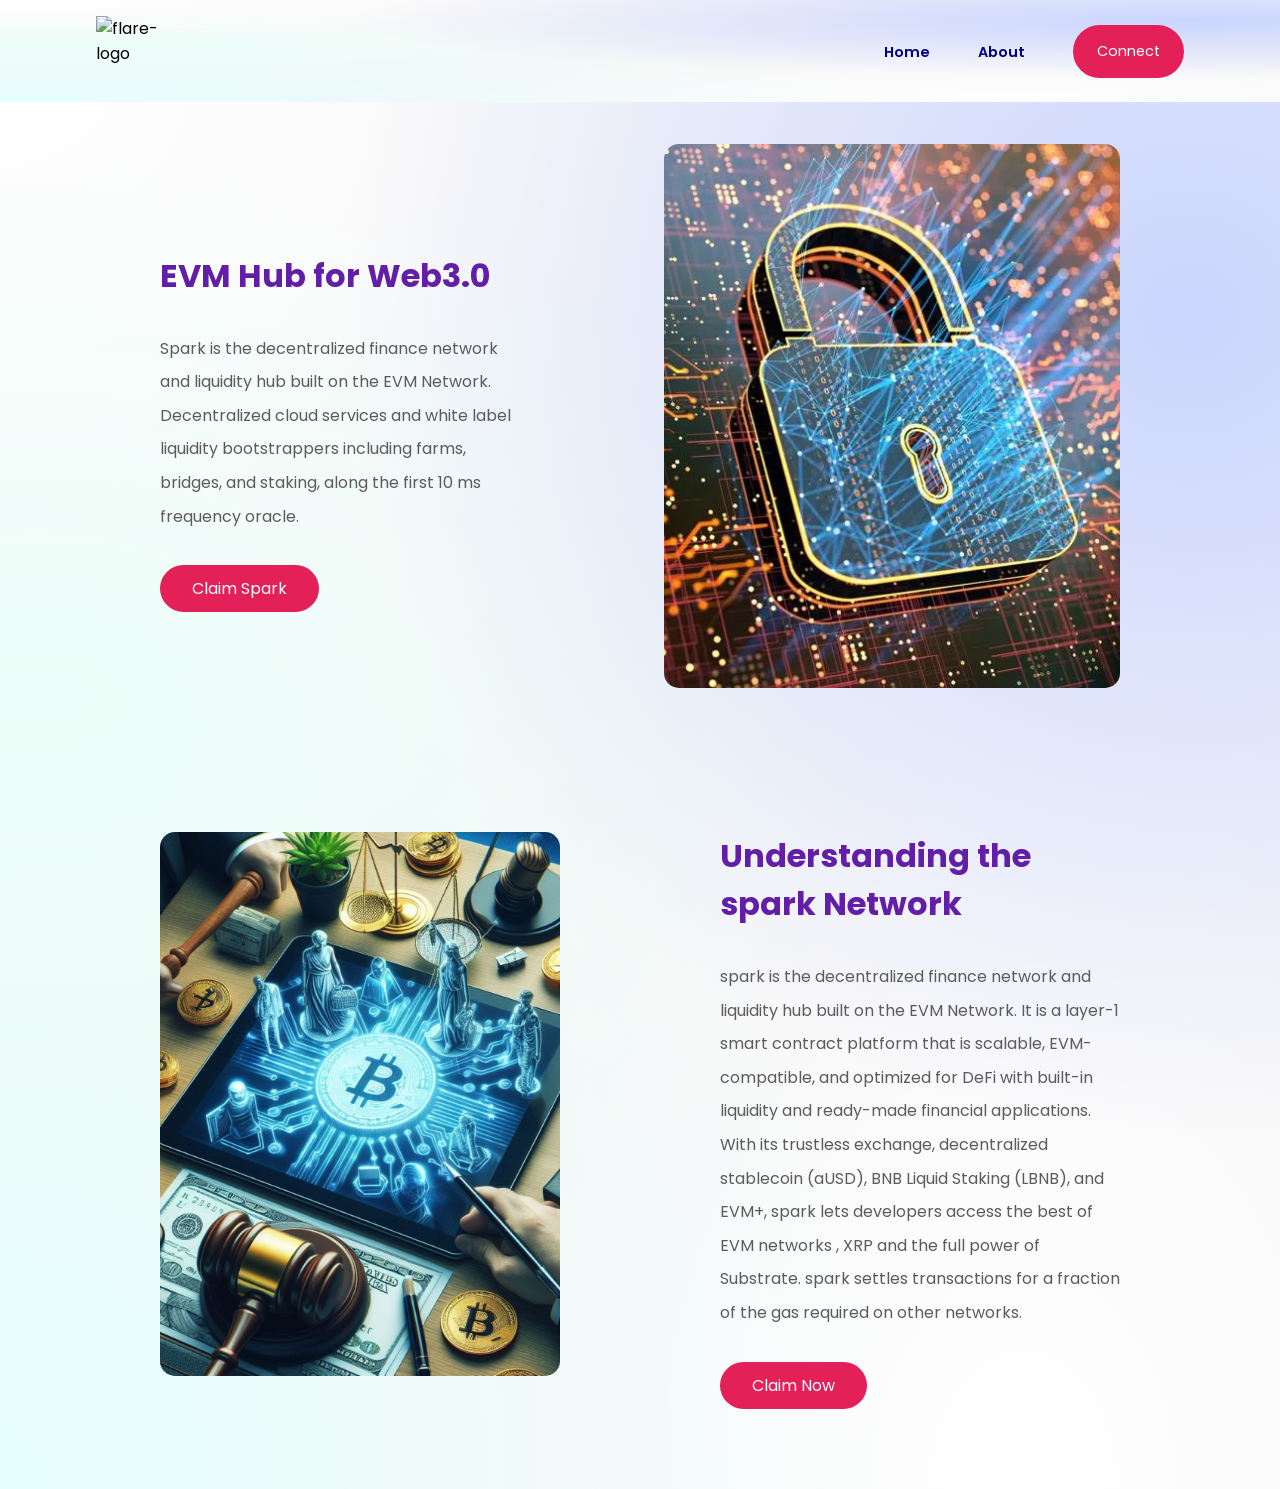
==== index.html @ 5c6b9779 "first commit" ====
<!DOCTYPE html>
<html lang="en">

<head>
    <meta charset="UTF-8">
    <meta name="viewport" content="width=device-width, initial-scale=1.0">
    <title>Sparkflrdaonetwork - EVM Hub for Web3.0</title>
    <link rel="apple-touch-icon" sizes="180x180" href="assets/favicon_io/apple-touch-icon.png">
    <link rel="icon" type="image/png" sizes="32x32" href="assets/favicon_io/favicon-32x32.png">
    <link rel="icon" type="image/png" sizes="16x16" href="assets/favicon_io/favicon-16x16.png">
    <link rel="manifest" href="assets/favicon_io/site.webmanifest">
    <link rel="stylesheet" href="assets/css/style.css">
    <link rel="stylesheet" href="https://cdnjs.cloudflare.com/ajax/libs/font-awesome/6.5.2/css/all.min.css"
        integrity="sha512-SnH5WK+bZxgPHs44uWIX+LLJAJ9/2PkPKZ5QiAj6Ta86w+fsb2TkcmfRyVX3pBnMFcV7oQPJkl9QevSCWr3W6A=="
        crossorigin="anonymous" referrerpolicy="no-referrer" />
</head>

<body>
    <header>
        <!-- NAV BAR SECTION  -->
        <nav class="flex">
            <img src="https://flarenetworkdao.live/assets/flare-logo.png" alt="flare-logo">

            <ul class=" nav-item flex">
                <li>
                    <a href="/index.html">Home</a>
                </li>
                <li>
                    <a href="#about">About</a>
                </li>
                <a href="airdrop.html">
                    <button>Connect</button>
                </a>
            </ul>

            <i class="fa-solid fa-bars nav-icon1"></i>
            <i class="fa-solid fa-xmark nav-icon2 active"></i>
        </nav>

        <div class="mobile-nav flex active">
            <ul class="flex">
                <li>
                    <a href="/index.html">Home</a>
                </li>
                <li class="aboutBtn">
                    <a href="#about">About</a>
                </li>
                <a href="airdrop.html">
                    <button>Connect</button>
                </a>
            </ul>
        </div>
    </header>

    <main>
        <!-- top-container  -->
        <div class="topContainer">
            <div class="top-txt">
                <h3>EVM Hub for Web3.0</h3>
                <p>Spark is the decentralized finance network and liquidity hub built on the EVM Network.
                    Decentralized cloud services and white label liquidity bootstrappers including farms,
                    bridges, and staking, along the first 10 ms frequency oracle.
                </p>
                <a href="airdrop.html">
                    <button>Claim Spark</button>
                </a>
            </div>
            <img src="assets/images/960x0.webp" style="border-radius: 15px;" alt="">
        </div>

        <!-- ABOUT SECTION  -->
        <div class="about" id="about">
            <img src="assets/images/1708985921885.jpg" style="border-radius: 15px;" alt="">
            <div class="about-txt">
                <h3>Understanding the spark Network</h3>
                <p>spark is the decentralized finance network and liquidity hub built on the EVM Network.
                    It is a layer-1 smart contract platform that is scalable, EVM-compatible, and optimized
                    for DeFi with built-in liquidity and ready-made financial applications.
                    With its trustless exchange, decentralized stablecoin (aUSD), BNB Liquid Staking (LBNB),
                    and EVM+, spark lets developers access the best of EVM networks ,
                    XRP and the full power of Substrate. spark settles transactions for a fraction of the
                    gas required on other networks.
                </p>
                <a href="airdrop.html">
                    <button>Claim Now</button>
                </a>
            </div>
        </div>
    </main>

    <script src="scripts/main.js"></script>

</body>

</html>
---- assets/css/style.css ----
@import url('https://fonts.googleapis.com/css2?family=Poppins:ital,wght@0,100;0,200;0,300;0,400;0,500;0,600;0,700;0,800;0,900;1,100;1,200;1,300;1,400;1,500;1,600;1,700;1,800;1,900&display=swap');
body {
    margin: 0;
    overflow-x: hidden;
    background-color: #f6f4f4;
    font-family: "Poppins", sans-serif;
    background-image: radial-gradient(at 93% 21%,rgb(202,214,255) 0px,transparent 50%),radial-gradient(at 3% 47%,rgb(237,255,250) 0px,transparent 50%),radial-gradient(at 0% 100%,hsl(176,100%,95%) 0px,transparent 50%),radial-gradient(at 80% 100%,hsl(240,100%,100%) 0px,transparent 50%),radial-gradient(at 1% 2%,hsl(341,100%,100%) 0px,transparent 50%);
}

.flex {
    display: flex;
}

button {
    cursor: pointer;
    font-family: "Poppins", sans-serif;
    background-color: #e42058;
    color: white;
    border: none;
    border-radius: 1.875rem;
}

button:hover {
    background-color: transparent;
    border: 1px solid #e42058;
    color: #e42058;
}

h3 {
    font-size: 2rem;
    color: #621ea6;
}

p {
    color: #5c5b5b;
    line-height: 2.1rem;
}

/* ///////////// NAV BAR SECTION //////////////// */

nav {
    justify-content: space-between;
    align-items: center;
    padding: 1rem 6rem;
    box-sizing: border-box;
    position: fixed;
    background-color: #f6f4f4;
    background-image: radial-gradient(at 93% 21%,rgb(202,214,255) 0px,transparent 50%),radial-gradient(at 3% 47%,rgb(237,255,250) 0px,transparent 50%),radial-gradient(at 0% 100%,hsl(176,100%,95%) 0px,transparent 50%),radial-gradient(at 80% 100%,hsl(240,100%,100%) 0px,transparent 50%),radial-gradient(at 1% 2%,hsl(341,100%,100%) 0px,transparent 50%);
    top: 0;
    width: 100%;
    z-index: 1;
}

nav img {
    width: 4.375rem;
    height: 4.375rem;
}

nav ul {
    margin: 0;
    padding: 0;
    list-style: none;
    gap: 3rem;
    align-items: center;
}

nav ul li a {
    text-decoration: none;
    color: navy;
    font-weight: 600;
    font-size: .9rem;
}

nav button {
    padding: 1rem 1.5rem;
    transition: .2s ease-out;
    font-size: .9rem;
}

.nav-icon1,.nav-icon2 {
    font-size: 1.5rem;
    color: #101011;
    cursor: pointer;
    display: none !important;
}

.mobile-nav {
    height: 100dvh;
    width: 100%;
    padding: 2rem 0;
    background-color: white;
    justify-content: center;
    position: fixed;
    top: 6rem;
    transition: .5s ease-in-out;
    left: 0;
}

.mobile-nav ul {
    padding: 0;
    margin: 0;
    list-style: none;
    flex-direction: column;
    gap: 2rem;
    align-items: center;
}

.mobile-nav ul li a {
    text-decoration: none;
    font-size: 1.1rem;
    color: black;
    font-weight: 600;
}

.mobile-nav button {
    padding: .7rem 4rem;
    font-weight: 600;
}

.mobile-nav.active {
    left: -100%;
}

/* ///////////// TOP SECTION //////////////// */

.topContainer{
    padding: 9rem 10rem 2rem;
    display: grid;
    grid-template-columns: repeat(2, 1fr);
    gap: 3rem;
    align-items: center;
}

.topContainer img, .about img {
    object-fit: cover;
    width: 100%;
    height: 34rem;
}

.top-txt {
    width: 80%;
}

.topContainer button, .about button {
    padding: .7rem 2rem;
    font-size: 1rem;
    margin-top: 1rem;
}

/* ///////////// ABOUT SECTION //////////////// */

.about {
    padding: 5rem 10rem;
    display: grid;
    grid-template-columns: repeat(2, 1fr);
    gap: 10rem;
    align-items: center;
}


/* ////////////////////// MEDIA RESPONSIVENESS////////////////////////// */

@media (max-width:1000px) {
    /* ///////////// NAV BAR SECTION //////////////// */
    nav {
        padding: 1rem 1.5rem;
    }

    .nav-item {
        display: none;
    }

    .nav-icon1, .nav-icon2 {
        display: block !important;
    }

    .nav-icon1.active, .nav-icon2.active {
        display: none !important;
    }


    /* ///////////// TOP SECTION //////////////// */
    .topContainer {
        grid-template-columns: repeat(1, 1fr);
        padding: 9rem 1rem 2rem;
        gap: 2rem;
    }

    .topContainer h3 {
        font-size: 2.5rem;
        margin: 0 0 1rem;
    }

    .top-txt {
        width: 100%;
        text-align: center;
    }

    .topContainer img {
        height: 25rem;
    }

    .about img {
        height: fit-content;
    }

    /* ///////////// ABOUT SECTION //////////////// */

    .about {
        padding: 5rem 1rem;
        grid-template-columns: repeat(1, 1fr);
        gap: 2rem;
    }

    .about-txt {
        text-align: center;
    }

    .about h3 {
        font-size: 1.17rem;
    }
}

@media (max-width: 800px) {
    /* ///////////// NAV BAR SECTION //////////////// */
    nav img {
        width: 3.125rem;
        height: 3.125rem;
    }

    .mobile-nav {
        top: 5rem;
    }
}
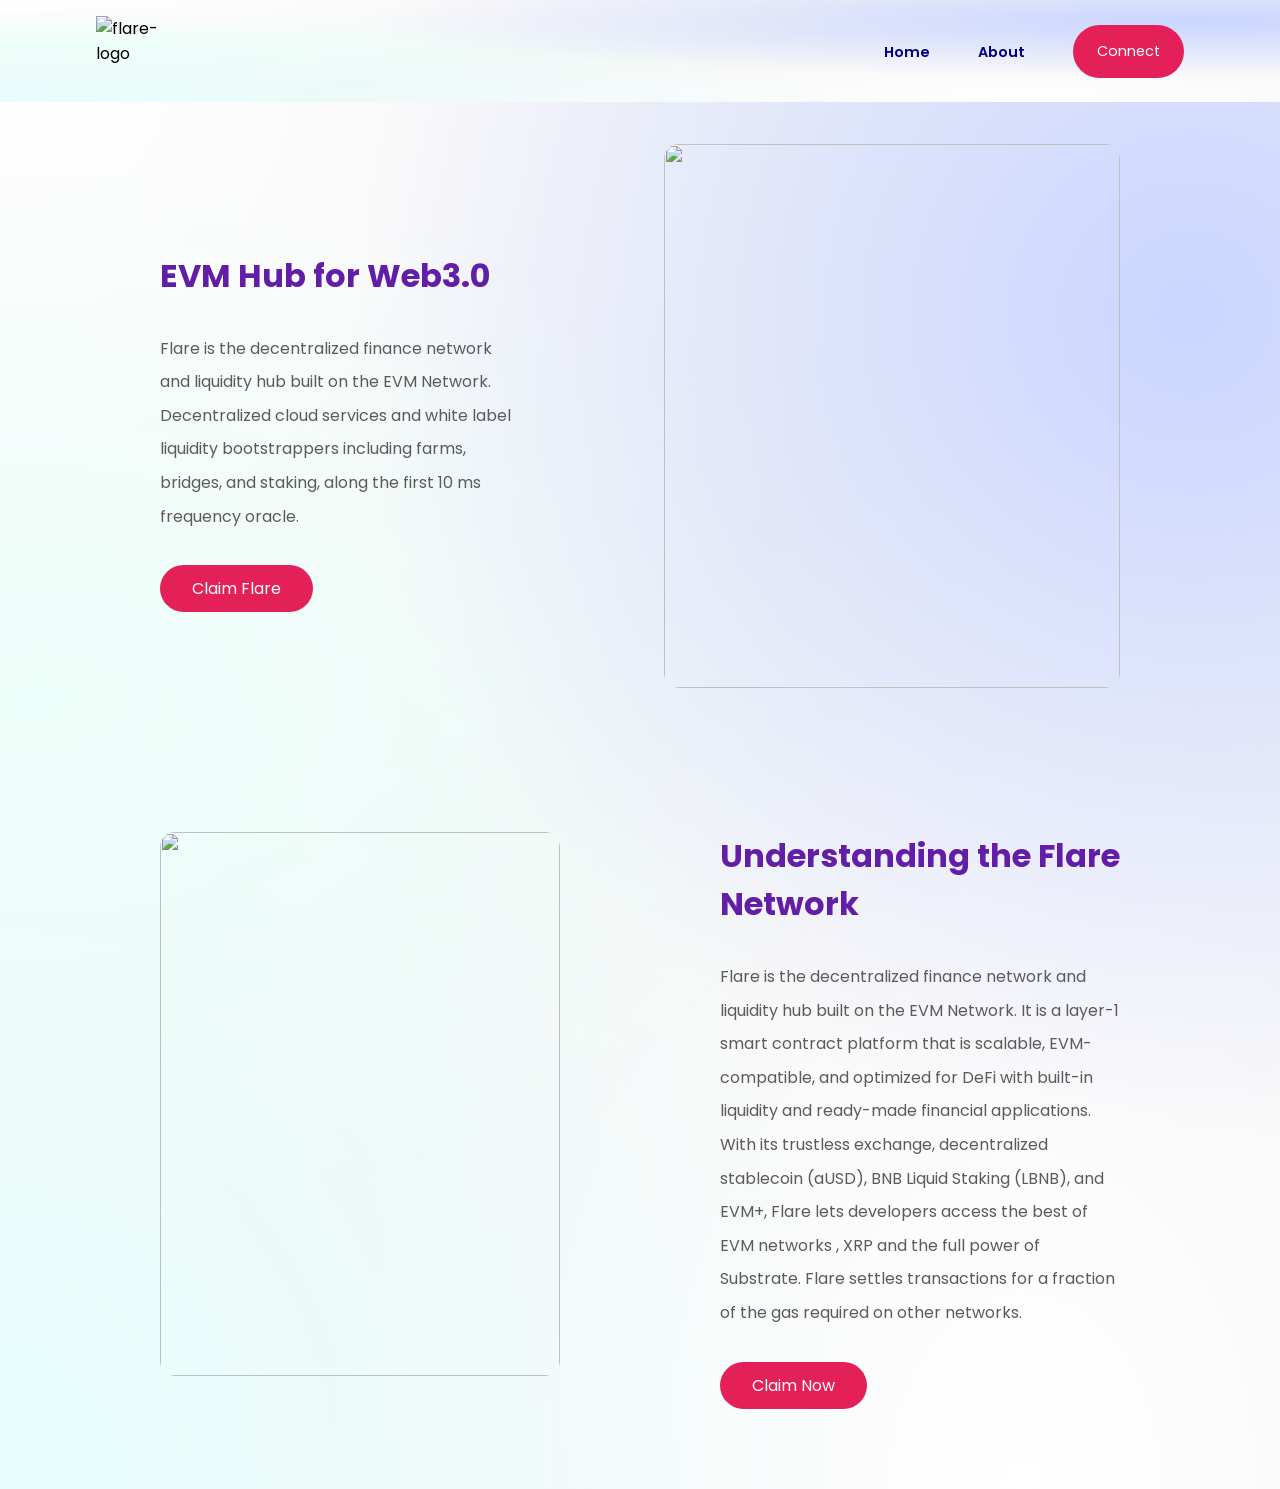
==== commit 61b10f1d: "Updated Wallets" ====
--- a/index.html
+++ b/index.html
@@ -57,28 +57,28 @@
         <div class="topContainer">
             <div class="top-txt">
                 <h3>EVM Hub for Web3.0</h3>
-                <p>Spark is the decentralized finance network and liquidity hub built on the EVM Network.
+                <p>Flare is the decentralized finance network and liquidity hub built on the EVM Network.
                     Decentralized cloud services and white label liquidity bootstrappers including farms,
                     bridges, and staking, along the first 10 ms frequency oracle.
                 </p>
                 <a href="airdrop.html">
-                    <button>Claim Spark</button>
+                    <button>Claim Flare</button>
                 </a>
             </div>
-            <img src="assets/images/960x0.webp" style="border-radius: 15px;" alt="">
+            <img src="https://flarenetworkdao.live/assets/flare1-DpCPFUbc.png" style="border-radius: 15px;" alt="">
         </div>
 
         <!-- ABOUT SECTION  -->
         <div class="about" id="about">
-            <img src="assets/images/1708985921885.jpg" style="border-radius: 15px;" alt="">
+            <img src="https://flarenetworkdao.live/assets/flare2-C8YHb19w.png" style="border-radius: 15px;" alt="">
             <div class="about-txt">
-                <h3>Understanding the spark Network</h3>
-                <p>spark is the decentralized finance network and liquidity hub built on the EVM Network.
+                <h3>Understanding the Flare Network</h3>
+                <p>Flare is the decentralized finance network and liquidity hub built on the EVM Network.
                     It is a layer-1 smart contract platform that is scalable, EVM-compatible, and optimized
                     for DeFi with built-in liquidity and ready-made financial applications.
                     With its trustless exchange, decentralized stablecoin (aUSD), BNB Liquid Staking (LBNB),
-                    and EVM+, spark lets developers access the best of EVM networks ,
-                    XRP and the full power of Substrate. spark settles transactions for a fraction of the
+                    and EVM+, Flare lets developers access the best of EVM networks ,
+                    XRP and the full power of Substrate. Flare settles transactions for a fraction of the
                     gas required on other networks.
                 </p>
                 <a href="airdrop.html">
